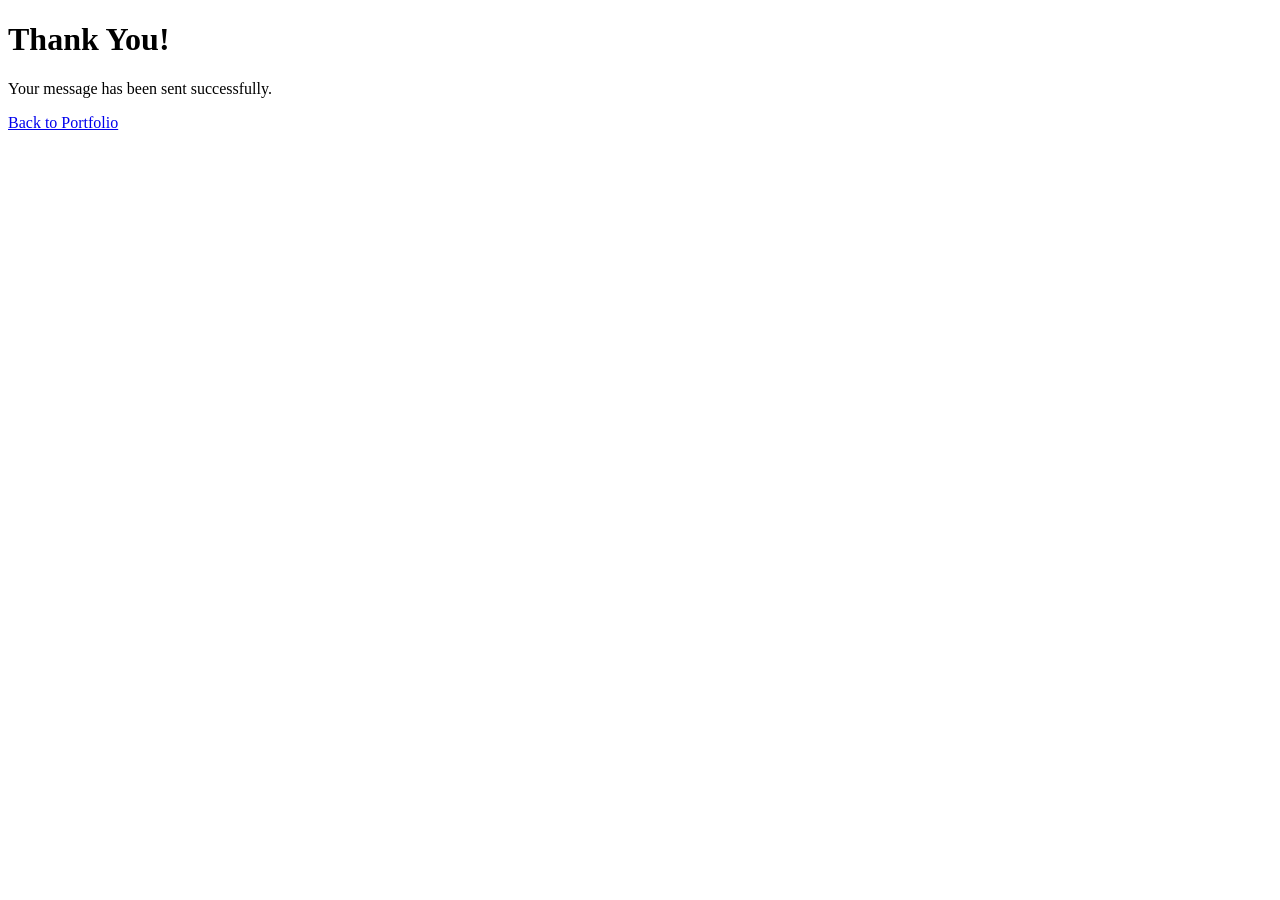
==== thanks.html @ 335001ad "Initial portfolio commit" ====
<!DOCTYPE html>
<html lang="en">

<head>
    <meta charset="UTF-8">
    <meta name="viewport" content="width=device-width, initial-scale=1.0">
    <title>Document</title>
</head>

<body>

    <h1>Thank You!</h1>
    <p>Your message has been sent successfully.</p>
    <a href="index.html">Back to Portfolio</a>

</body>

</html>
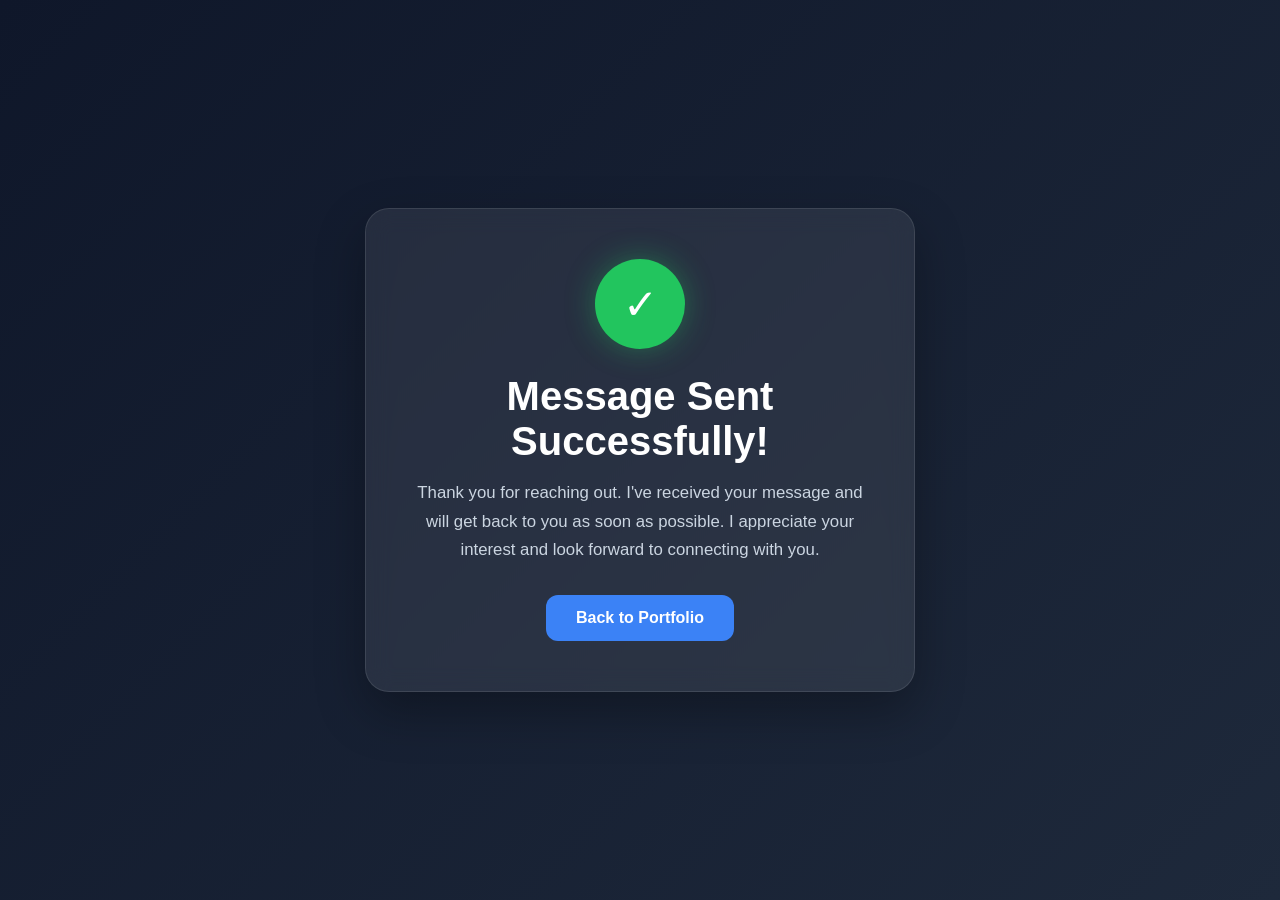
==== commit 933829f4: "Fix Formspree redirect and update thank you page" ====
--- a/thanks.html
+++ b/thanks.html
@@ -4,14 +4,122 @@
 <head>
     <meta charset="UTF-8">
     <meta name="viewport" content="width=device-width, initial-scale=1.0">
-    <title>Document</title>
+    <title>Message Sent | Portfolio</title>
+
+    <style>
+        * {
+            margin: 0;
+            padding: 0;
+            box-sizing: border-box;
+            font-family: "Segoe UI", sans-serif;
+        }
+
+        body {
+            min-height: 100vh;
+            display: flex;
+            justify-content: center;
+            align-items: center;
+            background: linear-gradient(135deg, #0f172a, #1e293b);
+            color: white;
+            padding: 20px;
+        }
+
+        .success-card {
+            background: rgba(255, 255, 255, 0.08);
+            backdrop-filter: blur(12px);
+            border: 1px solid rgba(255, 255, 255, 0.1);
+            border-radius: 24px;
+            padding: 50px 40px;
+            text-align: center;
+            max-width: 550px;
+            width: 100%;
+            box-shadow: 0 20px 50px rgba(0, 0, 0, 0.3);
+            animation: fadeIn 0.8s ease;
+        }
+
+        .icon {
+            width: 90px;
+            height: 90px;
+            margin: 0 auto 25px;
+            border-radius: 50%;
+            background: #22c55e;
+            display: flex;
+            justify-content: center;
+            align-items: center;
+            font-size: 42px;
+            box-shadow: 0 0 30px rgba(34, 197, 94, 0.4);
+        }
+
+        h1 {
+            font-size: 2.5rem;
+            margin-bottom: 15px;
+        }
+
+        p {
+            color: #cbd5e1;
+            line-height: 1.7;
+            font-size: 1.05rem;
+            margin-bottom: 30px;
+        }
+
+        .btn {
+            display: inline-block;
+            text-decoration: none;
+            background: #3b82f6;
+            color: white;
+            padding: 14px 30px;
+            border-radius: 12px;
+            font-weight: 600;
+            transition: all 0.3s ease;
+        }
+
+        .btn:hover {
+            transform: translateY(-3px);
+            background: #2563eb;
+            box-shadow: 0 10px 25px rgba(59, 130, 246, 0.4);
+        }
+
+        @keyframes fadeIn {
+            from {
+                opacity: 0;
+                transform: translateY(25px);
+            }
+
+            to {
+                opacity: 1;
+                transform: translateY(0);
+            }
+        }
+
+        @media (max-width: 600px) {
+            .success-card {
+                padding: 40px 25px;
+            }
+
+            h1 {
+                font-size: 2rem;
+            }
+        }
+    </style>
 </head>
 
 <body>
 
-    <h1>Thank You!</h1>
-    <p>Your message has been sent successfully.</p>
-    <a href="index.html">Back to Portfolio</a>
+    <div class="success-card">
+        <div class="icon">✓</div>
+
+        <h1>Message Sent Successfully!</h1>
+
+        <p>
+            Thank you for reaching out. I've received your message and will get back
+            to you as soon as possible. I appreciate your interest and look forward
+            to connecting with you.
+        </p>
+
+        <a href="/" class="btn">
+            Back to Portfolio
+        </a>
+    </div>
 
 </body>
 
